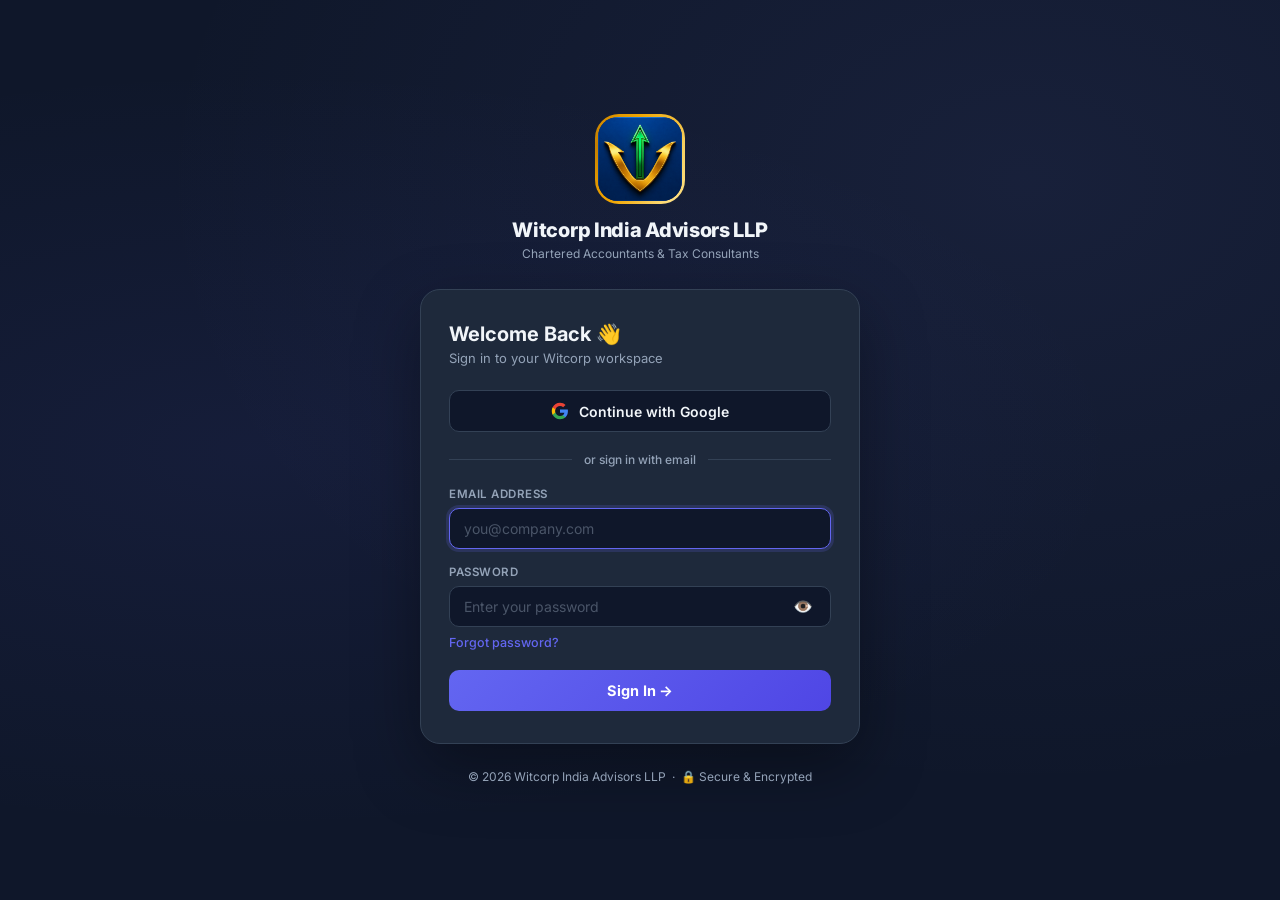
==== login.html @ e16b0610 "Update login.html" ====
<!DOCTYPE html>
<html lang="en">
<head>
  <meta charset="UTF-8" />
  <meta name="viewport" content="width=device-width, initial-scale=1.0" />
  <meta name="theme-color" content="#6366f1" />
  <meta name="description" content="Witcorp India Advisors LLP — Secure Login" />
  <title>Login — Witcorp India Advisors LLP</title>
  <link rel="icon" href="data:image/svg+xml,<svg xmlns='http://www.w3.org/2000/svg' viewBox='0 0 100 100'><text x='50' y='50' font-size='80' font-weight='bold' text-anchor='middle' dy='.3em'>W</text></svg>" />
  <link rel="preconnect" href="https://fonts.googleapis.com" />
  <link href="https://fonts.googleapis.com/css2?family=Inter:wght@300;400;500;600;700;800&display=swap" rel="stylesheet" />
  <style>
    *, *::before, *::after { box-sizing: border-box; margin: 0; padding: 0; }

    :root {
      --primary: #6366f1;
      --primary-dark: #4f46e5;
      --primary-glow: rgba(99,102,241,0.18);
      --bg: #0f172a;
      --surface: #1e293b;
      --surface2: #0f172a;
      --text: #f1f5f9;
      --text-muted: #94a3b8;
      --border: #334155;
      --danger: #ef4444;
      --success: #22c55e;
      --radius: 14px;
      --transition: 0.2s ease;
    }

    html, body {
      height: 100%;
      font-family: 'Inter', sans-serif;
      background: var(--bg);
      color: var(--text);
    }

    body {
      min-height: 100vh;
      display: flex;
      align-items: center;
      justify-content: center;
      background-image:
        radial-gradient(ellipse at 20% 50%, rgba(99,102,241,0.08) 0%, transparent 60%),
        radial-gradient(ellipse at 80% 20%, rgba(129,140,248,0.08) 0%, transparent 60%);
      padding: 20px;
      overflow-x: hidden;
    }

    .auth-wrapper { width: 100%; max-width: 440px; }

    .auth-logo { text-align: center; margin-bottom: 28px; }

    .auth-logo-icon {
      width: 68px; height: 68px; border-radius: 22px;
      overflow: hidden; margin: 0 auto 14px;
      display: flex; align-items: center; justify-content: center;
      padding: 3px;
      background: linear-gradient(135deg, #6366f1, #4f46e5);
      box-shadow: 0 8px 24px rgba(99,102,241,0.25);
    }

    .auth-logo-icon svg {
      width: 62px; height: 62px; 
    }

    .auth-logo-name { font-size: 20px; font-weight: 800; letter-spacing: -0.3px; color: var(--text); }
    .auth-logo-sub  { font-size: 12px; color: var(--text-muted); margin-top: 4px; }

    .auth-card {
      background: var(--surface); border: 1px solid var(--border);
      border-radius: 20px; padding: 32px 28px;
      box-shadow: 0 24px 64px rgba(0,0,0,0.35);
    }

    .auth-section { display: none; }
    .auth-section.active { display: block; }

    .auth-title    { font-size: 20px; font-weight: 700; margin-bottom: 4px; color: var(--text); }
    .auth-subtitle { font-size: 13px; color: var(--text-muted); margin-bottom: 24px; }

    .form-group { margin-bottom: 16px; }

    .form-group label {
      display: block; font-size: 11.5px; font-weight: 600;
      color: var(--text-muted); margin-bottom: 7px;
      text-transform: uppercase; letter-spacing: 0.5px;
    }

    .form-control {
      width: 100%; padding: 11px 14px;
      background: var(--surface2); border: 1.5px solid var(--border);
      border-radius: 10px; color: var(--text); font-size: 14px;
      font-family: 'Inter', sans-serif; outline: none;
      transition: border-color var(--transition), box-shadow var(--transition);
      -webkit-appearance: none;
    }
    .form-control:focus { border-color: var(--primary); box-shadow: 0 0 0 3px var(--primary-glow); }
    .form-control::placeholder { color: #4a5568; }

    .password-wrapper { position: relative; }
    .password-wrapper .form-control { padding-right: 46px; }

    .password-toggle {
      position: absolute; right: 12px; top: 50%; transform: translateY(-50%);
      background: none; border: none; color: var(--text-muted);
      cursor: pointer; font-size: 16px; padding: 4px 6px;
      line-height: 1; border-radius: 6px; transition: color var(--transition);
    }
    .password-toggle:hover { color: var(--text); }

    .forgot-link {
      display: block; text-align: right; font-size: 12.5px;
      color: var(--primary); cursor: pointer;
      margin-top: -8px; margin-bottom: 20px;
      text-decoration: none; font-weight: 500;
      background: none; border: none;
      font-family: 'Inter', sans-serif; padding: 0;
    }
    .forgot-link:hover { text-decoration: underline; color: var(--primary-dark); }

    .btn-primary {
      width: 100%; padding: 12px;
      background: linear-gradient(135deg, var(--primary), var(--primary-dark));
      border: none; border-radius: 10px; color: #fff;
      font-size: 14.5px; font-weight: 700; cursor: pointer;
      transition: opacity var(--transition), transform 0.1s;
      display: flex; align-items: center; justify-content: center;
      gap: 8px; letter-spacing: 0.2px; font-family: 'Inter', sans-serif;
    }
    .btn-primary:hover:not(:disabled) { opacity: 0.92; transform: translateY(-1px); }
    .btn-primary:active:not(:disabled) { transform: translateY(0); }
    .btn-primary:disabled { opacity: 0.55; cursor: not-allowed; transform: none; }

    .btn-google {
      width: 100%; padding: 11px;
      background: var(--surface2); border: 1.5px solid var(--border);
      border-radius: 10px; color: var(--text); font-size: 14px; font-weight: 600;
      cursor: pointer; display: flex; align-items: center; justify-content: center;
      gap: 10px; transition: border-color var(--transition), background var(--transition);
      font-family: 'Inter', sans-serif;
    }
    .btn-google:hover { border-color: var(--primary); background: var(--primary-glow); }

    .google-icon { width: 18px; height: 18px; flex-shrink: 0; }

    .auth-divider {
      display: flex; align-items: center; gap: 12px;
      margin: 20px 0; color: var(--text-muted); font-size: 12px; font-weight: 500;
    }
    .auth-divider::before, .auth-divider::after {
      content: ''; flex: 1; height: 1px; background: var(--border);
    }

    .auth-error {
      display: none;
      background: rgba(239,68,68,0.1); border: 1px solid rgba(239,68,68,0.25);
      border-radius: 8px; padding: 10px 14px; font-size: 13px;
      color: #fca5a5; margin-bottom: 16px; line-height: 1.4;
    }
    .auth-success {
      display: none;
      background: rgba(34,197,94,0.1); border: 1px solid rgba(34,197,94,0.25);
      border-radius: 8px; padding: 10px 14px; font-size: 13px;
      color: #86efac; margin-bottom: 16px;
    }

    .auth-spinner {
      width: 15px; height: 15px; border: 2px solid rgba(255,255,255,0.3);
      border-top-color: #fff; border-radius: 50%;
      animation: spin 0.65s linear infinite; display: inline-block; flex-shrink: 0;
    }
    @keyframes spin { to { transform: rotate(360deg); } }

    .back-link {
      display: inline-flex; align-items: center; gap: 6px;
      font-size: 13px; color: var(--text-muted); cursor: pointer;
      margin-bottom: 20px; background: none; border: none;
      padding: 0; font-family: 'Inter', sans-serif; transition: color var(--transition);
    }
    .back-link:hover { color: var(--text); }

    .recovery-notice {
      background: rgba(99,102,241,0.1); border: 1px solid rgba(99,102,241,0.25);
      border-radius: 10px; padding: 14px; font-size: 13px; color: #c7d2fe;
      margin-bottom: 20px; display: flex; gap: 10px;
      align-items: flex-start; line-height: 1.4;
    }

    .strength-bar { height: 3px; border-radius: 99px; background: var(--border); margin-top: 7px; overflow: hidden; }
    .strength-fill { height: 100%; border-radius: 99px; transition: width 0.3s ease, background 0.3s ease; width: 0%; }
    .strength-label { font-size: 11px; color: var(--text-muted); margin-top: 4px; min-height: 14px; }

    .auth-footer {
      text-align: center; font-size: 12px; color: var(--text-muted);
      margin-top: 24px; line-height: 1.5;
    }

    @media (max-width: 480px) {
      body { padding: 12px; align-items: flex-start; padding-top: 40px; }
      .auth-card { padding: 24px 18px; border-radius: 16px; }
      .auth-logo-name { font-size: 17px; }
      .auth-title { font-size: 18px; }
      .btn-primary, .btn-google { font-size: 13.5px; padding: 11px; }
    }
  </style>
</head>
<body>

<div class="auth-wrapper">

  <!-- LOGO -->
  <div class="auth-logo">

  <div style="width:90px;height:90px;margin:0 auto 14px;border-radius:24px;background:conic-gradient(#f0a500,#f5d060,#ffe082,#f0a500,#c47f00,#f0a500);padding:3px;animation:spinBorder 3s linear infinite;display:flex;align-items:center;justify-content:center;">

    <img src="logo.png"
         alt="Witcorp Logo"
         style="width:84px;height:84px;border-radius:20px;object-fit:contain;background:#1e1b4b;display:block;" />

  </div>

  <div class="auth-logo-name">Witcorp India Advisors LLP</div>
  <div class="auth-logo-sub">
    Chartered Accountants &amp; Tax Consultants
  </div>

</div>

  <!-- AUTH CARD -->
  <div class="auth-card" id="authCard">

    <!-- ══ LOGIN ══ -->
    <div class="auth-section active" id="sectionLogin">
      <div class="auth-title">Welcome Back 👋</div>
      <div class="auth-subtitle">Sign in to your Witcorp workspace</div>

      <div class="auth-error" id="authError"></div>

      <button class="btn-google" type="button" onclick="loginWithGoogle()">
        <svg class="google-icon" viewBox="0 0 24 24" aria-hidden="true">
          <path fill="#4285F4" d="M22.56 12.25c0-.78-.07-1.53-.2-2.25H12v4.26h5.92c-.26 1.37-1.04 2.53-2.21 3.31v2.77h3.57c2.08-1.92 3.28-4.74 3.28-8.09z"/>
          <path fill="#34A853" d="M12 23c2.97 0 5.46-.98 7.28-2.66l-3.57-2.77c-.98.66-2.23 1.06-3.71 1.06-2.86 0-5.29-1.93-6.16-4.53H2.18v2.84C3.99 20.53 7.7 23 12 23z"/>
          <path fill="#FBBC05" d="M5.84 14.09c-.22-.66-.35-1.36-.35-2.09s.13-1.43.35-2.09V7.07H2.18C1.43 8.55 1 10.22 1 12s.43 3.45 1.18 4.93l2.85-2.22.81-.62z"/>
          <path fill="#EA4335" d="M12 5.38c1.62 0 3.06.56 4.21 1.64l3.15-3.15C17.45 2.09 14.97 1 12 1 7.7 1 3.99 3.47 2.18 7.07l3.66 2.84c.87-2.6 3.3-4.53 6.16-4.53z"/>
        </svg>
        Continue with Google
      </button>

      <div class="auth-divider">or sign in with email</div>

      <div class="form-group">
        <label for="loginEmail">Email Address</label>
        <input type="email" class="form-control" id="loginEmail"
          placeholder="you@company.com" autocomplete="email"
          onkeydown="if(event.key==='Enter')document.getElementById('loginPassword').focus()" />
      </div>

      <div class="form-group">
        <label for="loginPassword">Password</label>
        <div class="password-wrapper">
          <input type="password" class="form-control" id="loginPassword"
            placeholder="Enter your password" autocomplete="current-password"
            onkeydown="if(event.key==='Enter')doLogin()" />
          <button class="password-toggle" type="button"
            onclick="togglePassword('loginPassword', this)" aria-label="Toggle password">👁️</button>
        </div>
      </div>

      <button class="forgot-link" type="button" onclick="showSection('sectionForgot')">Forgot password?</button>

      <button class="btn-primary" id="loginBtn" type="button" onclick="doLogin()">Sign In →</button>
    </div>

    <!-- ══ FORGOT PASSWORD ══ -->
    <div class="auth-section" id="sectionForgot">
      <button class="back-link" type="button" onclick="showSection('sectionLogin')">← Back to Sign In</button>
      <div class="auth-title">Reset Password 🔑</div>
      <div class="auth-subtitle">We'll send a reset link to your email</div>

      <div class="auth-error" id="forgotError"></div>
      <div class="auth-success" id="forgotSuccess">✓ Reset email sent! Check your inbox (and spam folder).</div>

      <div class="form-group">
        <label for="forgotEmail">Email Address</label>
        <input type="email" class="form-control" id="forgotEmail"
          placeholder="you@company.com" autocomplete="email"
          onkeydown="if(event.key==='Enter')doForgot()" />
      </div>

      <button class="btn-primary" id="forgotBtn" type="button" onclick="doForgot()">Send Reset Email</button>
    </div>

    <!-- ══ RESET PASSWORD ══ -->
    <div class="auth-section" id="sectionReset">
      <div class="recovery-notice">
        🔐 <span>You clicked the password reset link. Enter your new password below.</span>
      </div>
      <div class="auth-title">New Password</div>
      <div class="auth-subtitle">Choose a strong password for your account</div>

      <div class="auth-error" id="resetError"></div>
      <div class="auth-success" id="resetSuccess">✓ Password updated! Redirecting to dashboard...</div>

      <div class="form-group">
        <label for="newPassword">New Password</label>
        <div class="password-wrapper">
          <input type="password" class="form-control" id="newPassword"
            placeholder="Min 8 characters" autocomplete="new-password"
            oninput="checkStrength(this.value)"
            onkeydown="if(event.key==='Enter')document.getElementById('confirmPassword').focus()" />
          <button class="password-toggle" type="button"
            onclick="togglePassword('newPassword', this)" aria-label="Toggle password">👁️</button>
        </div>
        <div class="strength-bar"><div class="strength-fill" id="strengthFill"></div></div>
        <div class="strength-label" id="strengthLabel"></div>
      </div>

      <div class="form-group">
        <label for="confirmPassword">Confirm Password</label>
        <div class="password-wrapper">
          <input type="password" class="form-control" id="confirmPassword"
            placeholder="Repeat new password" autocomplete="new-password"
            onkeydown="if(event.key==='Enter')doReset()" />
          <button class="password-toggle" type="button"
            onclick="togglePassword('confirmPassword', this)" aria-label="Toggle password">👁️</button>
        </div>
      </div>

      <button class="btn-primary" type="button" onclick="doReset()">Update Password</button>
    </div>

  </div>

  <div class="auth-footer">
    © 2026 Witcorp India Advisors LLP &nbsp;·&nbsp; 🔒 Secure &amp; Encrypted
  </div>

</div>

<script>
// ===== SUPABASE CONFIG =====
const SUPABASE_URL = 'https://yqbvdbsbuycxlsfkijhc.supabase.co';
const SUPABASE_ANON_KEY = 'sb_publishable_5qNAkAQrO5yzGnDcNERPxg_pm2Jv8bw';

// ===== AUTH REQUEST =====
async function authRequest(endpoint, body) {
  try {
    const res = await fetch(SUPABASE_URL + '/auth/v1/' + endpoint, {
      method: 'POST',
      headers: {
        'apikey': SUPABASE_ANON_KEY,
        'Content-Type': 'application/json'
      },
      body: JSON.stringify(body)
    });
    const data = await res.json();
    return { ok: res.ok, data: data };
  } catch (e) {
    console.error('authRequest error:', e);
    return { ok: false, data: { error_description: 'Network error. Please try again.' } };
  }
}

// ===== SESSION =====
function getCurrentUser() {
  try {
    const raw = localStorage.getItem('witcorp-user');
    return raw ? JSON.parse(raw) : null;
  } catch (e) { return null; }
}

function saveSession(session) {
  try {
    if (session.access_token) localStorage.setItem('witcorp-access-token', session.access_token);
    if (session.refresh_token) localStorage.setItem('witcorp-refresh-token', session.refresh_token);
    const u = session.user || session;
    if (u && (u.email || u.id)) {
      localStorage.setItem('witcorp-user', JSON.stringify(u));
    }
  } catch (e) { console.error('saveSession error:', e); }
}

function clearSession() {
  try {
    localStorage.removeItem('witcorp-access-token');
    localStorage.removeItem('witcorp-refresh-token');
    localStorage.removeItem('witcorp-user');
  } catch (e) {}
}

// ===== LOGIN WITH EMAIL =====
async function loginWithEmail(email, password) {
  showAuthLoader(true);
  hideAuthError();
  const result = await authRequest('token?grant_type=password', { email: email, password: password });
  showAuthLoader(false);
  if (!result.ok) {
    const msg = (result.data && (result.data.error_description || result.data.msg || result.data.error)) || 'Login failed. Check your credentials.';
    showAuthError(msg);
    return;
  }
  saveSession(result.data);

  // ✅ APPROVAL CHECK
  const token = result.data.access_token;
  const userId = result.data.user?.id;
  const profileRes = await fetch(
    SUPABASE_URL + '/rest/v1/profiles?id=eq.' + userId + '&select=status',
    { headers: { 'apikey': SUPABASE_ANON_KEY, 'Authorization': 'Bearer ' + token } }
  );
  const profile = await profileRes.json();
  const status = profile?.[0]?.status;

  if (status === 'approved') {
    window.location.replace('index.html');
  } else if (status === 'pending') {
    clearSession();
    showAuthError('⏳ Account pending approval hai. Admin se contact karo.');
  } else {
    clearSession();
    showAuthError('🚫 Access block hai. Admin se contact karo.');
  }
}
// ===== GOOGLE LOGIN =====
function loginWithGoogle() {
  const redirectTo = encodeURIComponent('https://kamalpoor.github.io/witcorpv5/');
  const url = SUPABASE_URL + '/auth/v1/authorize?provider=google&redirect_to=' + redirectTo;
  window.location.assign(url);
}

// ===== FORGOT PASSWORD =====
async function sendPasswordReset(email) {
  if (!email || !email.includes('@')) {
    showForgotError('Please enter a valid email address.');
    return;
  }
  showForgotLoader(true);
  hideForgotMessages();

  const redirectTo = 'https://kamalpoor.github.io/witcorpv5/login.html?type=recovery';
  const result = await authRequest('recover', {
    email: email,
    gotrue_meta_security: {},
    redirect_to: redirectTo
  });
  showForgotLoader(false);

  if (!result.ok) {
    const msg = (result.data && (result.data.error_description || result.data.msg || result.data.error)) || 'Could not send reset email. Try again.';
    showForgotError(msg);
    return;
  }
  showForgotSuccess();
}

// ===== UPDATE PASSWORD =====
async function updatePassword(newPassword) {
  let token = null;
  try { token = localStorage.getItem('witcorp-access-token'); } catch (e) {}
  if (!token) {
    showResetError('Session expired. Please request a new reset link.');
    return;
  }
  try {
    const res = await fetch(SUPABASE_URL + '/auth/v1/user', {
      method: 'PUT',
      headers: {
        'apikey': SUPABASE_ANON_KEY,
        'Authorization': 'Bearer ' + token,
        'Content-Type': 'application/json'
      },
      body: JSON.stringify({ password: newPassword })
    });
    const data = await res.json();
    if (!res.ok) {
      showResetError(data.error_description || data.msg || 'Password update failed.');
      return;
    }
    showResetSuccess();
  } catch (e) {
    showResetError('Network error. Please try again.');
  }
}

// ===== UI HELPERS =====
function showAuthLoader(show) {
  const btn = document.getElementById('loginBtn');
  if (!btn) return;
  btn.disabled = show;
  btn.innerHTML = show ? '<span class="auth-spinner"></span> Signing in...' : 'Sign In →';
}

function showAuthError(msg) {
  const el = document.getElementById('authError');
  if (!el) return;
  el.textContent = msg;
  el.style.display = 'block';
}

function hideAuthError() {
  const el = document.getElementById('authError');
  if (el) el.style.display = 'none';
}

function showForgotLoader(show) {
  const btn = document.getElementById('forgotBtn');
  if (!btn) return;
  btn.disabled = show;
  btn.innerHTML = show ? '<span class="auth-spinner"></span> Sending...' : 'Send Reset Email';
}

function showForgotError(msg) {
  const el = document.getElementById('forgotError');
  if (!el) return;
  el.textContent = msg;
  el.style.display = 'block';
  const s = document.getElementById('forgotSuccess');
  if (s) s.style.display = 'none';
}

function showForgotSuccess() {
  const el = document.getElementById('forgotSuccess');
  if (el) el.style.display = 'block';
  const e = document.getElementById('forgotError');
  if (e) e.style.display = 'none';
  const btn = document.getElementById('forgotBtn');
  if (btn) { btn.textContent = '✓ Email Sent!'; btn.disabled = true; }
}

function hideForgotMessages() {
  const e = document.getElementById('forgotError');
  const s = document.getElementById('forgotSuccess');
  if (e) e.style.display = 'none';
  if (s) s.style.display = 'none';
}

function showResetError(msg) {
  const el = document.getElementById('resetError');
  if (!el) return;
  el.textContent = msg;
  el.style.display = 'block';
  const s = document.getElementById('resetSuccess');
  if (s) s.style.display = 'none';
}

function showResetSuccess() {
  const el = document.getElementById('resetSuccess');
  if (el) el.style.display = 'block';
  const e = document.getElementById('resetError');
  if (e) e.style.display = 'none';
  setTimeout(() => { window.location.replace('index.html'); }, 2000);
}

// ===== SECTION SWITCHER =====
function showSection(id) {
  document.querySelectorAll('.auth-section').forEach(s => s.classList.remove('active'));
  const target = document.getElementById(id);
  if (target) target.classList.add('active');

  ['authError','forgotError','forgotSuccess','resetError','resetSuccess'].forEach(elId => {
    const el = document.getElementById(elId);
    if (el) el.style.display = 'none';
  });

  if (id === 'sectionForgot') {
    const btn = document.getElementById('forgotBtn');
    if (btn) { btn.textContent = 'Send Reset Email'; btn.disabled = false; }
    const fe = document.getElementById('forgotEmail');
    if (fe) setTimeout(() => fe.focus(), 50);
  }
  if (id === 'sectionLogin') {
    const le = document.getElementById('loginEmail');
    if (le) setTimeout(() => le.focus(), 50);
  }
}

// ===== FORM HANDLERS =====
function doLogin() {
  const email = (document.getElementById('loginEmail').value || '').trim();
  const password = document.getElementById('loginPassword').value || '';
  const errEl = document.getElementById('authError');
  if (errEl) errEl.style.display = 'none';

  if (!email) { showAuthError('Please enter your email address.'); document.getElementById('loginEmail').focus(); return; }
  if (!email.includes('@')) { showAuthError('Please enter a valid email address.'); document.getElementById('loginEmail').focus(); return; }
  if (!password) { showAuthError('Please enter your password.'); document.getElementById('loginPassword').focus(); return; }

  loginWithEmail(email, password);
}

function doForgot() {
  const email = (document.getElementById('forgotEmail').value || '').trim();
  if (!email) { showForgotError('Please enter your email address.'); return; }
  sendPasswordReset(email);
}

function doReset() {
  const pass = document.getElementById('newPassword').value || '';
  const confirm = document.getElementById('confirmPassword').value || '';
  const re = document.getElementById('resetError');
  if (re) re.style.display = 'none';

  if (pass.length < 8) { showResetError('Password must be at least 8 characters.'); document.getElementById('newPassword').focus(); return; }
  if (pass !== confirm) { showResetError('Passwords do not match. Please try again.'); document.getElementById('confirmPassword').focus(); return; }

  updatePassword(pass);
}

function togglePassword(inputId, btn) {
  const el = document.getElementById(inputId);
  if (!el) return;
  if (el.type === 'password') { el.type = 'text'; btn.textContent = '🙈'; }
  else { el.type = 'password'; btn.textContent = '👁️'; }
}

function checkStrength(val) {
  const fill = document.getElementById('strengthFill');
  const label = document.getElementById('strengthLabel');
  if (!fill) return;

  let score = 0;
  if (val.length >= 8) score++;
  if (val.length >= 12) score++;
  if (/[A-Z]/.test(val)) score++;
  if (/[0-9]/.test(val)) score++;
  if (/[^A-Za-z0-9]/.test(val)) score++;

  fill.style.width = Math.min(score * 20, 100) + '%';

  const levels = [
    { max:1, color:'#ef4444', text:'Weak' },
    { max:2, color:'#f97316', text:'Fair' },
    { max:3, color:'#eab308', text:'Good' },
    { max:4, color:'#10b981', text:'Strong' },
    { max:5, color:'#22c55e', text:'Very strong' }
  ];
  const level = levels[Math.min(score, levels.length) - 1] || levels[0];

  if (!val) { fill.style.width = '0%'; if (label) label.textContent = ''; return; }
  fill.style.background = level.color;
  if (label) { label.textContent = level.text; label.style.color = level.color; }
}

// ===== INIT ON PAGE LOAD =====
document.addEventListener('DOMContentLoaded', async () => {
 const params = new URLSearchParams(window.location.search);

  // not_approved check — PEHLE, recovery se pehle
  const errorParam = params.get('error');
  if (errorParam === 'not_approved') {
    showAuthError('⏳ Your account is pending approval. Contact Admin.');
  }

  if (params.get('type') === 'recovery') {
    const hash = window.location.hash;
    if (hash) {
      const hp = new URLSearchParams(hash.replace('#', ''));
      const recToken = hp.get('access_token');
      if (recToken) {
        try { localStorage.setItem('witcorp-access-token', recToken); } catch (e) {}
      }
    }
    showSection('sectionReset');
    return;
  }

  try {
    const token = localStorage.getItem('witcorp-access-token');
    if (token) {
      const res = await fetch(SUPABASE_URL + '/auth/v1/user', {
        headers: {
          'apikey': SUPABASE_ANON_KEY,
          'Authorization': 'Bearer ' + token
        }
      });
      if (res.ok) {
        const userData = await res.json();
        try { localStorage.setItem('witcorp-user', JSON.stringify(userData)); } catch(e) {}
        const profRes = await fetch(
          SUPABASE_URL + '/rest/v1/profiles?id=eq.' + userData.id + '&select=status',
          { headers: { 'apikey': SUPABASE_ANON_KEY, 'Authorization': 'Bearer ' + token } }
        );
        const profData = await profRes.json();
        if (profData?.[0]?.status === 'approved') {
          window.location.replace('index.html');
        } else {
          clearSession();
        }
        return;
      } else {
        clearSession();
      }
    }
  } catch (e) {
    clearSession();
  }

  document.getElementById('loginEmail').focus();
});
</script>

</body>
</html>
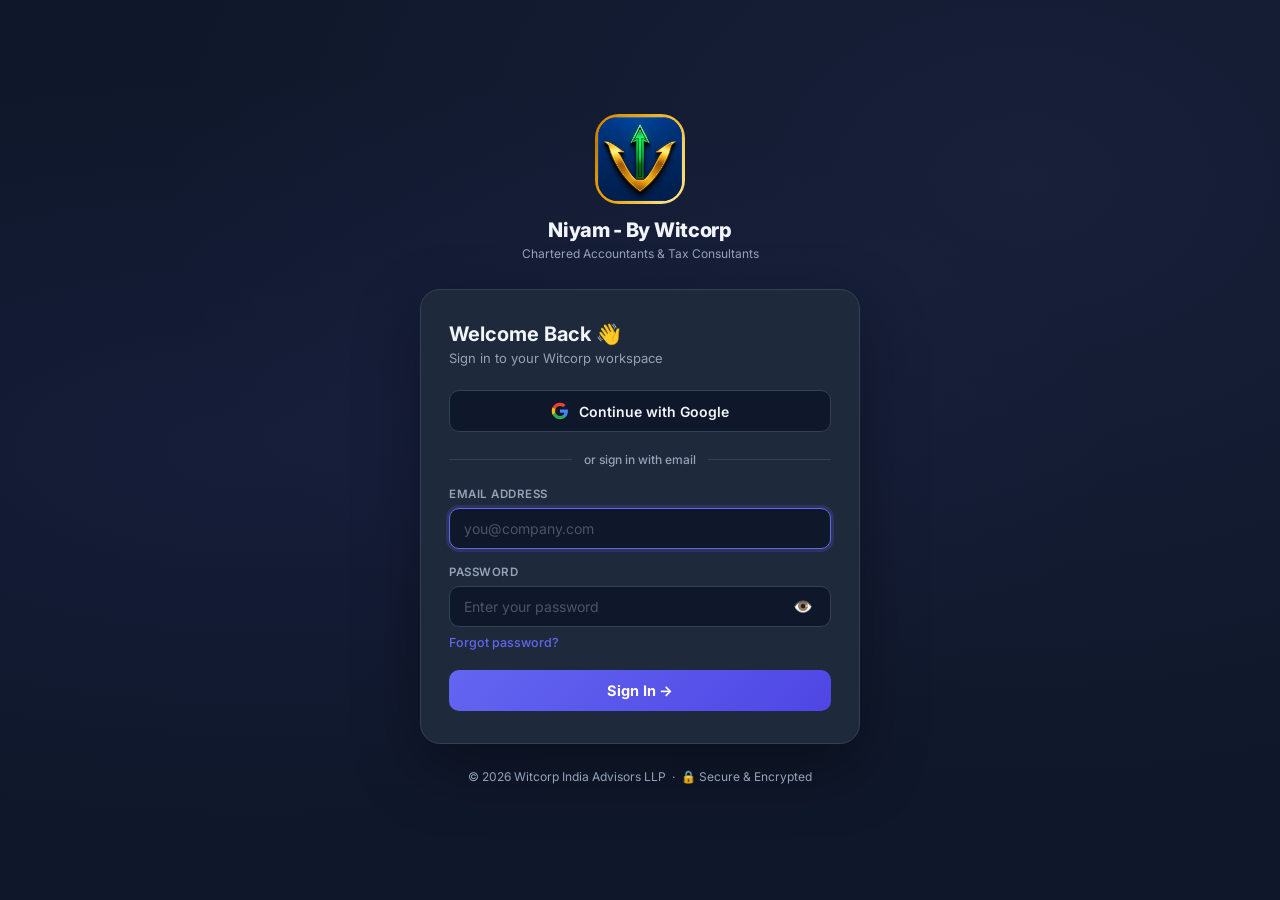
==== commit 2542c22b: "Update login.html" ====
--- a/login.html
+++ b/login.html
@@ -220,7 +220,7 @@
 
   </div>
 
-  <div class="auth-logo-name">Witcorp India Advisors LLP</div>
+  <div class="auth-logo-name">Niyam - By Witcorp</div>
   <div class="auth-logo-sub">
     Chartered Accountants &amp; Tax Consultants
   </div>
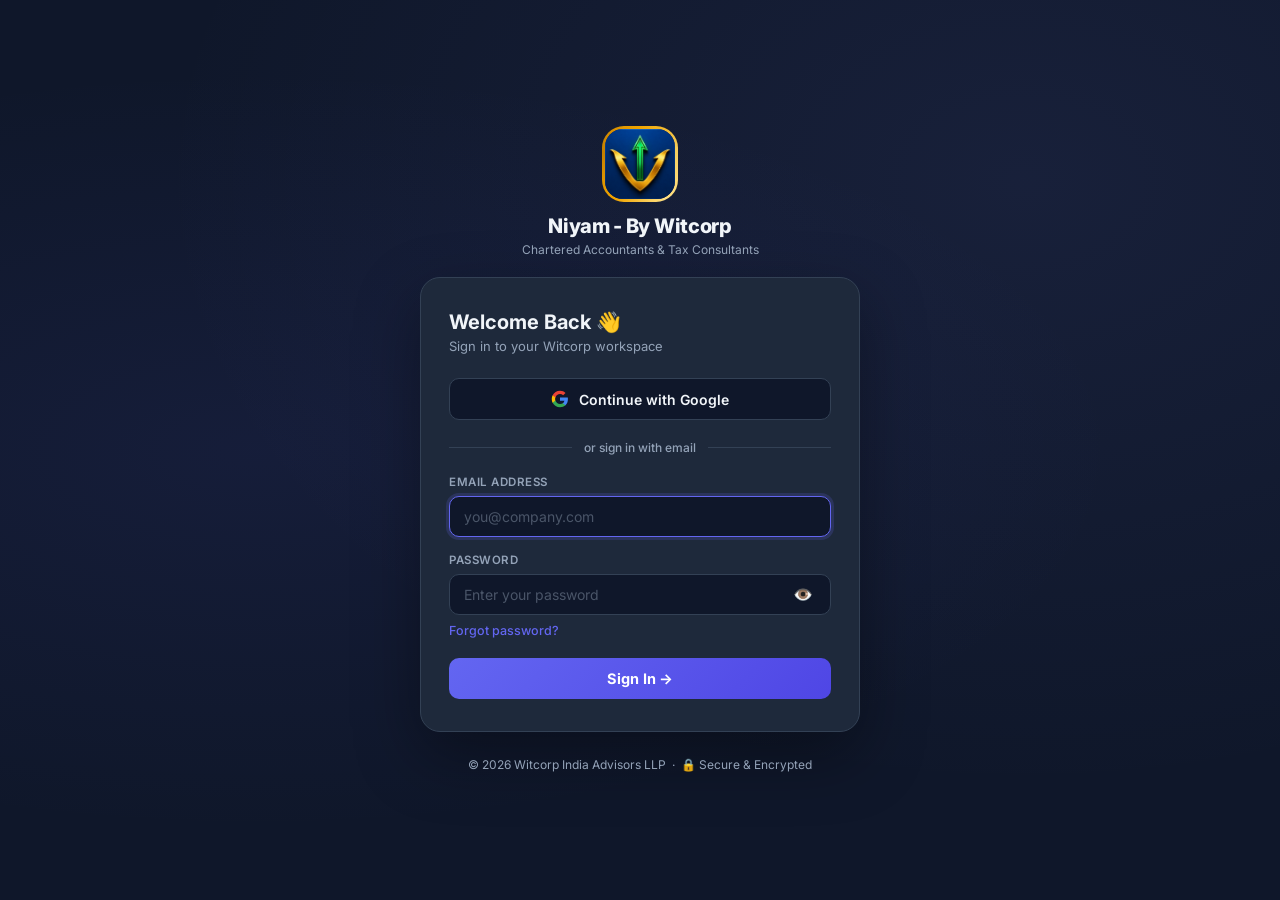
==== commit d92c2ede: "Update login.html" ====
--- a/login.html
+++ b/login.html
@@ -35,6 +35,9 @@
       color: var(--text);
     }
 
+    /* FIX: scroll-behavior auto so no smooth-scroll jump cuts the logo off */
+    html { scroll-behavior: auto; }
+
     body {
       min-height: 100vh;
       display: flex;
@@ -49,19 +52,31 @@
 
     .auth-wrapper { width: 100%; max-width: 440px; }
 
-    .auth-logo { text-align: center; margin-bottom: 28px; }
-
-    .auth-logo-icon {
-      width: 68px; height: 68px; border-radius: 22px;
-      overflow: hidden; margin: 0 auto 14px;
+    .auth-logo { text-align: center; margin-bottom: 20px; }
+
+    /* FIX: logo container slightly smaller + less margin so it never
+       gets pushed above the fold on short screens */
+    .auth-logo-icon-wrap {
+      width: 76px; height: 76px;
+      margin: 0 auto 12px;
+      border-radius: 22px;
+      background: conic-gradient(#f0a500,#f5d060,#ffe082,#f0a500,#c47f00,#f0a500);
+      padding: 3px;
+      animation: spinBorder 3s linear infinite;
       display: flex; align-items: center; justify-content: center;
-      padding: 3px;
-      background: linear-gradient(135deg, #6366f1, #4f46e5);
-      box-shadow: 0 8px 24px rgba(99,102,241,0.25);
-    }
-
-    .auth-logo-icon svg {
-      width: 62px; height: 62px; 
+    }
+    .auth-logo-icon-wrap img {
+      width: 70px; height: 70px;
+      border-radius: 18px;
+      object-fit: contain;
+      background: #1e1b4b;
+      display: block;
+    }
+
+    @keyframes spinBorder {
+      0%   { filter: hue-rotate(0deg) brightness(1); }
+      50%  { filter: hue-rotate(30deg) brightness(1.3); }
+      100% { filter: hue-rotate(0deg) brightness(1); }
     }
 
     .auth-logo-name { font-size: 20px; font-weight: 800; letter-spacing: -0.3px; color: var(--text); }
@@ -203,6 +218,19 @@
       .auth-title { font-size: 18px; }
       .btn-primary, .btn-google { font-size: 13.5px; padding: 11px; }
     }
+
+    /* FIX: on short-height windows (laptops with taskbar etc.) shrink the
+       logo and tighten spacing so nothing gets pushed above the viewport */
+    @media (max-height: 720px) {
+      body { align-items: flex-start; padding-top: 16px; }
+      .auth-logo { margin-bottom: 12px; }
+      .auth-logo-icon-wrap { width: 56px; height: 56px; margin-bottom: 8px; }
+      .auth-logo-icon-wrap img { width: 50px; height: 50px; }
+      .auth-logo-name { font-size: 17px; }
+      .auth-logo-sub { font-size: 11px; }
+      .auth-card { padding: 22px 24px; }
+      .auth-footer { margin-top: 14px; }
+    }
   </style>
 </head>
 <body>
@@ -212,20 +240,16 @@
   <!-- LOGO -->
   <div class="auth-logo">
 
-  <div style="width:90px;height:90px;margin:0 auto 14px;border-radius:24px;background:conic-gradient(#f0a500,#f5d060,#ffe082,#f0a500,#c47f00,#f0a500);padding:3px;animation:spinBorder 3s linear infinite;display:flex;align-items:center;justify-content:center;">
-
-    <img src="logo.png"
-         alt="Witcorp Logo"
-         style="width:84px;height:84px;border-radius:20px;object-fit:contain;background:#1e1b4b;display:block;" />
+    <div class="auth-logo-icon-wrap">
+      <img src="logo.png" alt="Witcorp Logo" />
+    </div>
+
+    <div class="auth-logo-name">Niyam - By Witcorp</div>
+    <div class="auth-logo-sub">
+      Chartered Accountants &amp; Tax Consultants
+    </div>
 
   </div>
-
-  <div class="auth-logo-name">Niyam - By Witcorp</div>
-  <div class="auth-logo-sub">
-    Chartered Accountants &amp; Tax Consultants
-  </div>
-
-</div>
 
   <!-- AUTH CARD -->
   <div class="auth-card" id="authCard">
@@ -253,7 +277,7 @@
         <label for="loginEmail">Email Address</label>
         <input type="email" class="form-control" id="loginEmail"
           placeholder="you@company.com" autocomplete="email"
-          onkeydown="if(event.key==='Enter')document.getElementById('loginPassword').focus()" />
+          onkeydown="if(event.key==='Enter')document.getElementById('loginPassword').focus({preventScroll:true})" />
       </div>
 
       <div class="form-group">
@@ -308,7 +332,7 @@
           <input type="password" class="form-control" id="newPassword"
             placeholder="Min 8 characters" autocomplete="new-password"
             oninput="checkStrength(this.value)"
-            onkeydown="if(event.key==='Enter')document.getElementById('confirmPassword').focus()" />
+            onkeydown="if(event.key==='Enter')document.getElementById('confirmPassword').focus({preventScroll:true})" />
           <button class="password-toggle" type="button"
             onclick="togglePassword('newPassword', this)" aria-label="Toggle password">👁️</button>
         </div>
@@ -567,11 +591,11 @@
     const btn = document.getElementById('forgotBtn');
     if (btn) { btn.textContent = 'Send Reset Email'; btn.disabled = false; }
     const fe = document.getElementById('forgotEmail');
-    if (fe) setTimeout(() => fe.focus(), 50);
+    if (fe) setTimeout(() => fe.focus({ preventScroll: true }), 50);
   }
   if (id === 'sectionLogin') {
     const le = document.getElementById('loginEmail');
-    if (le) setTimeout(() => le.focus(), 50);
+    if (le) setTimeout(() => le.focus({ preventScroll: true }), 50);
   }
 }
 
@@ -582,9 +606,9 @@
   const errEl = document.getElementById('authError');
   if (errEl) errEl.style.display = 'none';
 
-  if (!email) { showAuthError('Please enter your email address.'); document.getElementById('loginEmail').focus(); return; }
-  if (!email.includes('@')) { showAuthError('Please enter a valid email address.'); document.getElementById('loginEmail').focus(); return; }
-  if (!password) { showAuthError('Please enter your password.'); document.getElementById('loginPassword').focus(); return; }
+  if (!email) { showAuthError('Please enter your email address.'); document.getElementById('loginEmail').focus({preventScroll:true}); return; }
+  if (!email.includes('@')) { showAuthError('Please enter a valid email address.'); document.getElementById('loginEmail').focus({preventScroll:true}); return; }
+  if (!password) { showAuthError('Please enter your password.'); document.getElementById('loginPassword').focus({preventScroll:true}); return; }
 
   loginWithEmail(email, password);
 }
@@ -601,8 +625,8 @@
   const re = document.getElementById('resetError');
   if (re) re.style.display = 'none';
 
-  if (pass.length < 8) { showResetError('Password must be at least 8 characters.'); document.getElementById('newPassword').focus(); return; }
-  if (pass !== confirm) { showResetError('Passwords do not match. Please try again.'); document.getElementById('confirmPassword').focus(); return; }
+  if (pass.length < 8) { showResetError('Password must be at least 8 characters.'); document.getElementById('newPassword').focus({preventScroll:true}); return; }
+  if (pass !== confirm) { showResetError('Passwords do not match. Please try again.'); document.getElementById('confirmPassword').focus({preventScroll:true}); return; }
 
   updatePassword(pass);
 }
@@ -696,7 +720,9 @@
     clearSession();
   }
 
-  document.getElementById('loginEmail').focus();
+  // FIX: preventScroll so the page doesn't jump/scroll on initial focus,
+  // which is what was cutting off the logo at the top.
+  document.getElementById('loginEmail').focus({ preventScroll: true });
 });
 </script>
 
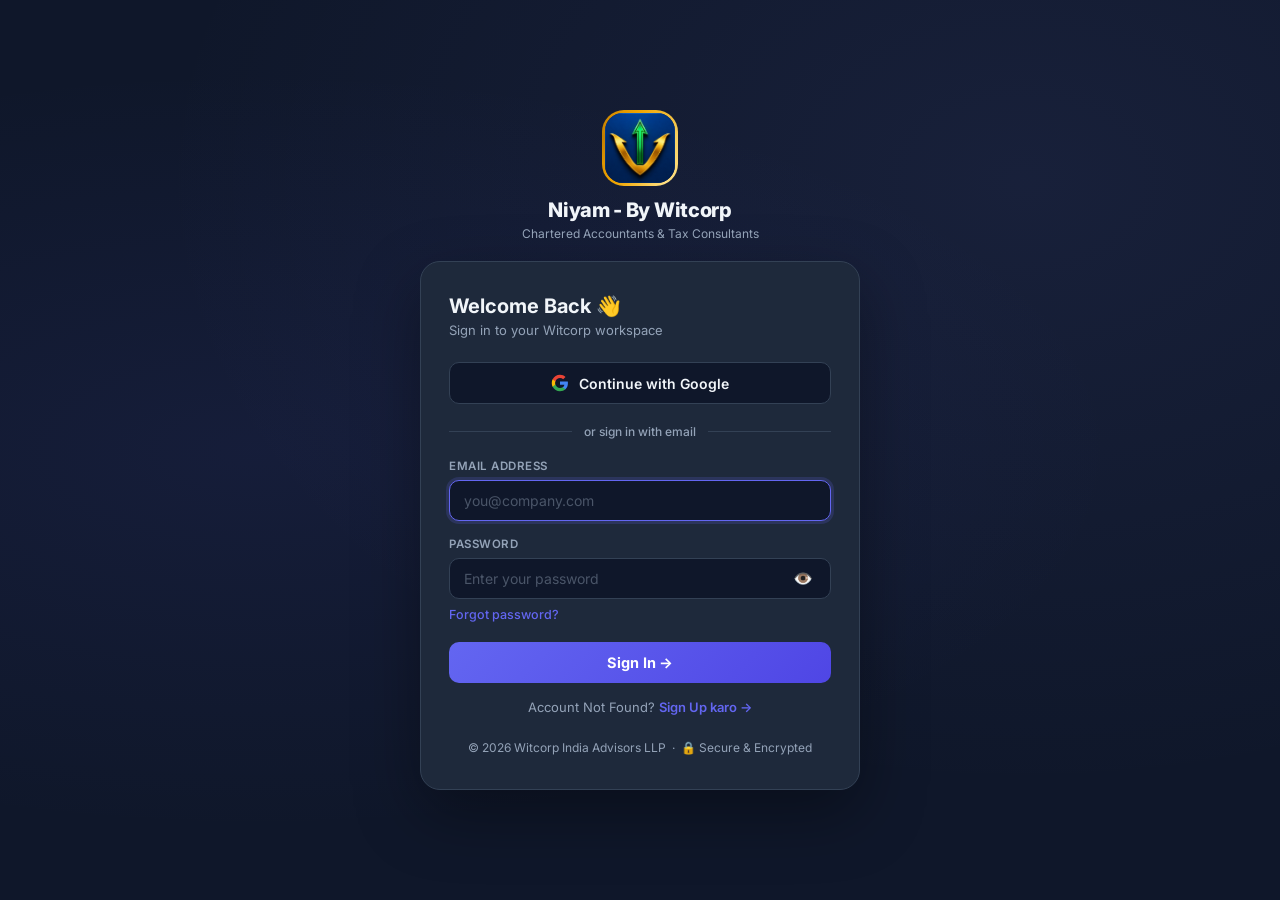
==== commit 18e162cf: "Update login.html" ====
--- a/login.html
+++ b/login.html
@@ -294,6 +294,10 @@
       <button class="forgot-link" type="button" onclick="showSection('sectionForgot')">Forgot password?</button>
 
       <button class="btn-primary" id="loginBtn" type="button" onclick="doLogin()">Sign In →</button>
+      <div style="text-align:center;margin-top:16px;font-size:13px;color:#94a3b8">
+  Account Not Found? 
+  <button onclick="showSection('sectionSignup')" style="background:none;border:none;color:#6366f1;cursor:pointer;font-weight:600;font-size:13px;font-family:Inter,sans-serif">Sign Up karo →</button>
+</div>
     </div>
 
     <!-- ══ FORGOT PASSWORD ══ -->
@@ -314,6 +318,35 @@
 
       <button class="btn-primary" id="forgotBtn" type="button" onclick="doForgot()">Send Reset Email</button>
     </div>
+    <!-- ══ SIGN UP ══ -->
+    <div class="auth-section" id="sectionSignup">
+      <button class="back-link" type="button" onclick="showSection('sectionLogin')">← Back to Sign In</button>
+      <div class="auth-title">Create Account 🚀</div>
+      <div class="auth-subtitle">Register your account — admin will approve it</div>
+      <div class="auth-error" id="signupError"></div>
+      <div id="signupSuccess" style="display:none;background:rgba(34,197,94,0.1);border:1px solid rgba(34,197,94,0.25);border-radius:8px;padding:10px 14px;font-size:13px;color:#86efac;margin-bottom:16px">
+        ✅ Account created! Wait for admin approval before logging in.
+      </div>
+      <div class="form-group">
+        <label for="signupName">Full Name</label>
+        <input type="text" class="form-control" id="signupName" placeholder="Enter your full name" />
+      </div>
+      <div class="form-group">
+        <label for="signupEmail">Email Address</label>
+        <input type="email" class="form-control" id="signupEmail" placeholder="you@company.com" />
+      </div>
+      <div class="form-group">
+        <label for="signupPassword">Password</label>
+        <div class="password-wrapper">
+          <input type="password" class="form-control" id="signupPassword" placeholder="Minimum 8 characters" />
+          <button class="password-toggle" type="button" onclick="togglePassword('signupPassword',this)">👁️</button>
+        </div>
+      </div>
+      <button class="btn-primary" id="signupBtn" type="button" onclick="doSignup()">Create Account →</button>
+    </div>
+
+    <!-- ══ RESET PASSWORD ══ -->
+    <div class="auth-section" id="sectionReset">
 
     <!-- ══ RESET PASSWORD ══ -->
     <div class="auth-section" id="sectionReset">
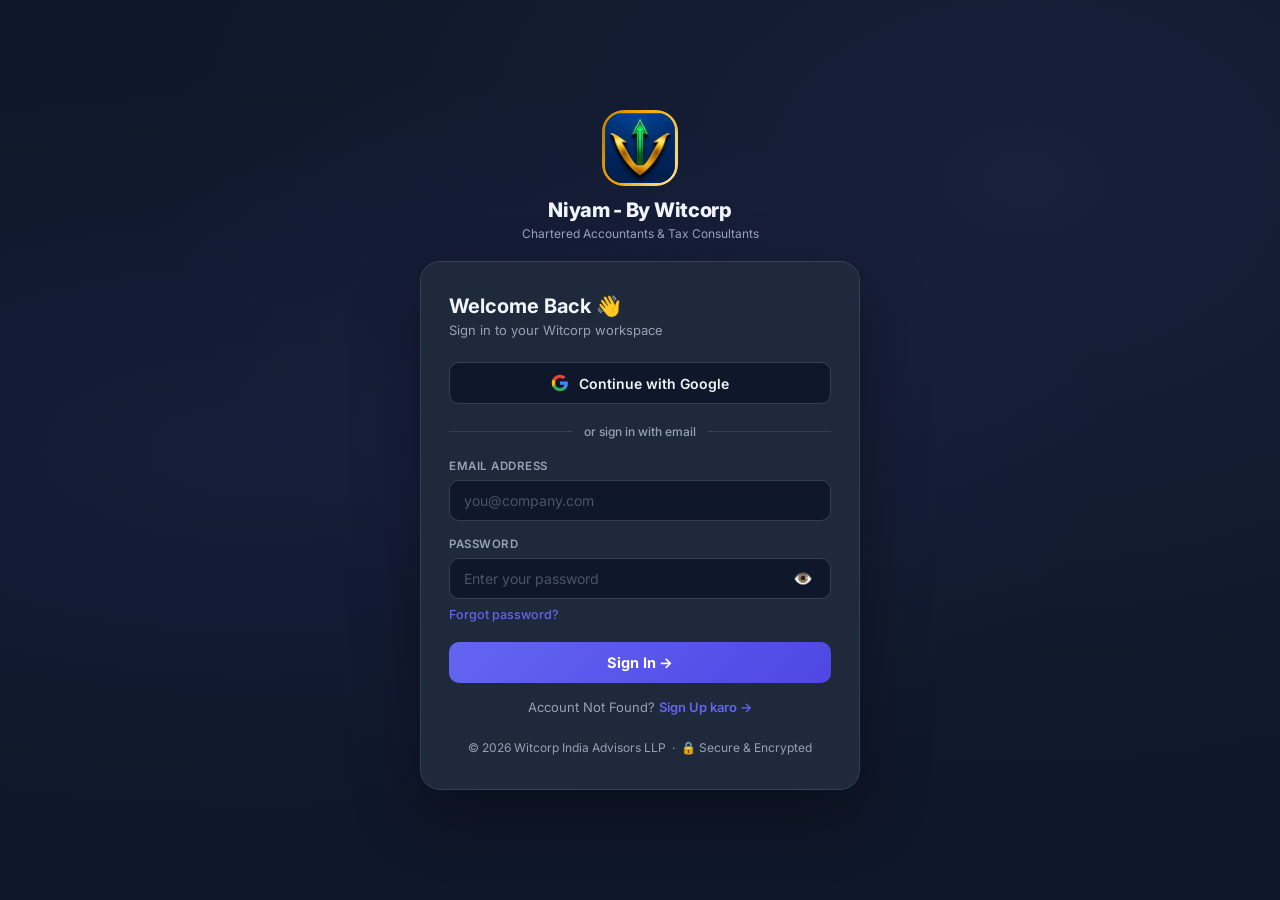
==== commit 8c328777: "Update login.html" ====
--- a/login.html
+++ b/login.html
@@ -698,6 +698,68 @@
   fill.style.background = level.color;
   if (label) { label.textContent = level.text; label.style.color = level.color; }
 }
+  // ===== SIGN UP =====
+async function doSignup() {
+  const name = (document.getElementById('signupName')?.value || '').trim();
+  const email = (document.getElementById('signupEmail')?.value || '').trim();
+  const password = document.getElementById('signupPassword')?.value || '';
+  const errEl = document.getElementById('signupError');
+  const sucEl = document.getElementById('signupSuccess');
+  if (errEl) errEl.style.display = 'none';
+  if (sucEl) sucEl.style.display = 'none';
+
+  if (!name) { showErr('signupError','Please enter your name'); return; }
+  if (!email || !email.includes('@')) { showErr('signupError','Please enter a valid email'); return; }
+  if (!password || password.length < 8) { showErr('signupError','Password must be at least 8 characters'); return; }
+
+  const btn = document.getElementById('signupBtn');
+  if (btn) { btn.disabled = true; btn.innerHTML = '<span class="auth-spinner"></span> Creating account...'; }
+
+  try {
+    const res = await fetch(SUPABASE_URL + '/auth/v1/signup', {
+      method: 'POST',
+      headers: { 'apikey': SUPABASE_ANON_KEY, 'Content-Type': 'application/json' },
+      body: JSON.stringify({ email: email, password: password, data: { full_name: name } })
+    });
+    const data = await res.json();
+
+    if (!res.ok) {
+      showErr('signupError', data.error_description || data.msg || data.error || 'Signup failed. Try again.');
+      if (btn) { btn.disabled = false; btn.innerHTML = 'Create Account →'; }
+      return;
+    }
+
+    const uid = data.user?.id || data.id;
+    const token = data.access_token;
+    if (uid && token) {
+      await fetch(SUPABASE_URL + '/rest/v1/profiles', {
+        method: 'POST',
+        headers: {
+          'apikey': SUPABASE_ANON_KEY,
+          'Authorization': 'Bearer ' + token,
+          'Content-Type': 'application/json',
+          'Prefer': 'resolution=merge-duplicates'
+        },
+        body: JSON.stringify({ id: uid, full_name: name, email: email, status: 'pending' })
+      });
+    }
+
+    if (sucEl) sucEl.style.display = 'block';
+    if (btn) { btn.disabled = true; btn.innerHTML = '✅ Account Created!'; }
+
+  } catch(e) {
+    showErr('signupError', 'Network error. Please try again.');
+    if (btn) { btn.disabled = false; btn.innerHTML = 'Create Account →'; }
+  }
+}
+
+function showErr(id, msg) {
+  const el = document.getElementById(id);
+  if (el) { el.textContent = msg; el.style.display = 'block'; }
+}
+
+// ===== INIT ON PAGE LOAD =====
+document.addEventListener('DOMContentLoaded', async () => {
 
 // ===== INIT ON PAGE LOAD =====
 document.addEventListener('DOMContentLoaded', async () => {
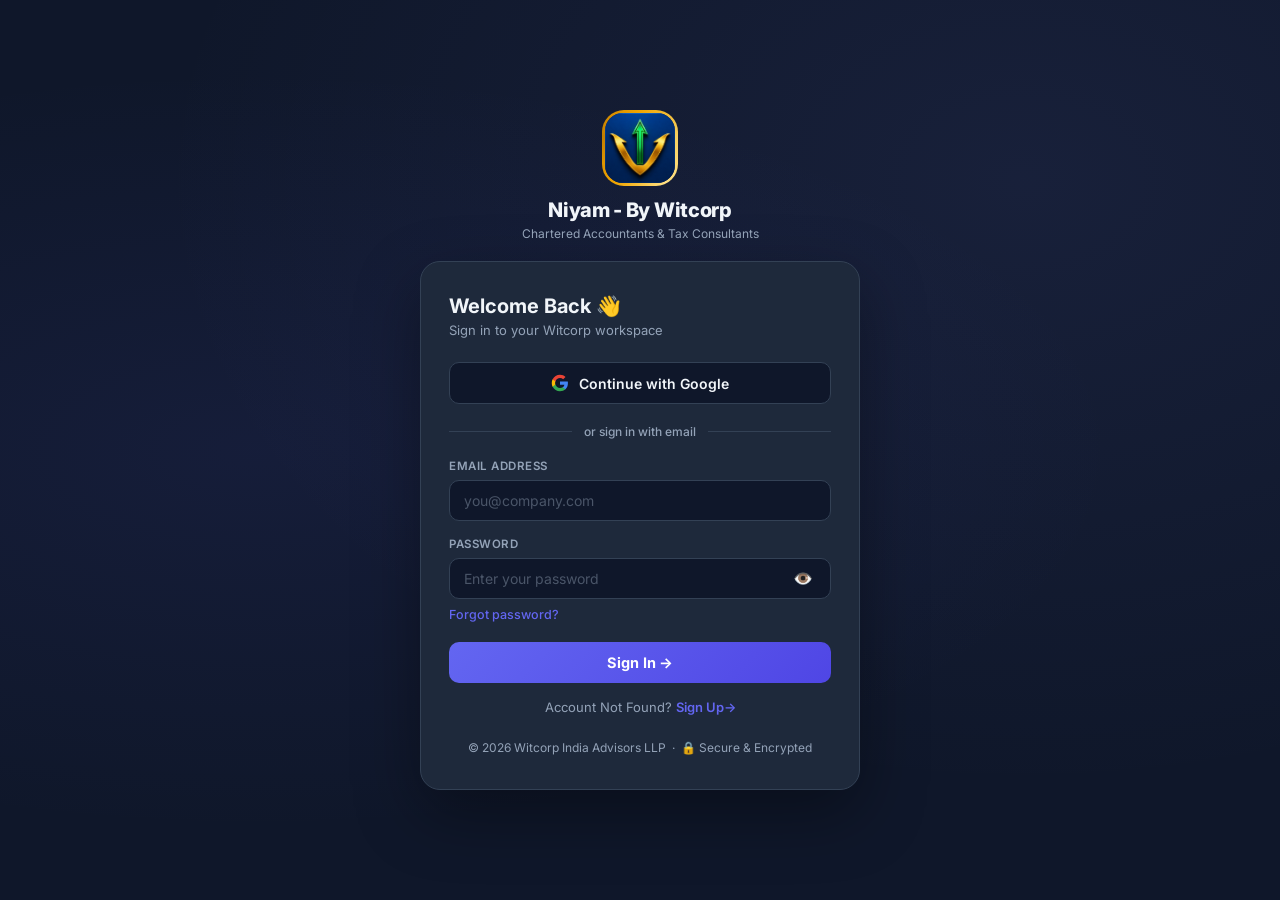
==== commit 88c04914: "Update login.html" ====
--- a/login.html
+++ b/login.html
@@ -296,7 +296,7 @@
       <button class="btn-primary" id="loginBtn" type="button" onclick="doLogin()">Sign In →</button>
       <div style="text-align:center;margin-top:16px;font-size:13px;color:#94a3b8">
   Account Not Found? 
-  <button onclick="showSection('sectionSignup')" style="background:none;border:none;color:#6366f1;cursor:pointer;font-weight:600;font-size:13px;font-family:Inter,sans-serif">Sign Up karo →</button>
+  <button onclick="showSection('sectionSignup')" style="background:none;border:none;color:#6366f1;cursor:pointer;font-weight:600;font-size:13px;font-family:Inter,sans-serif">Sign Up→</button>
 </div>
     </div>
 
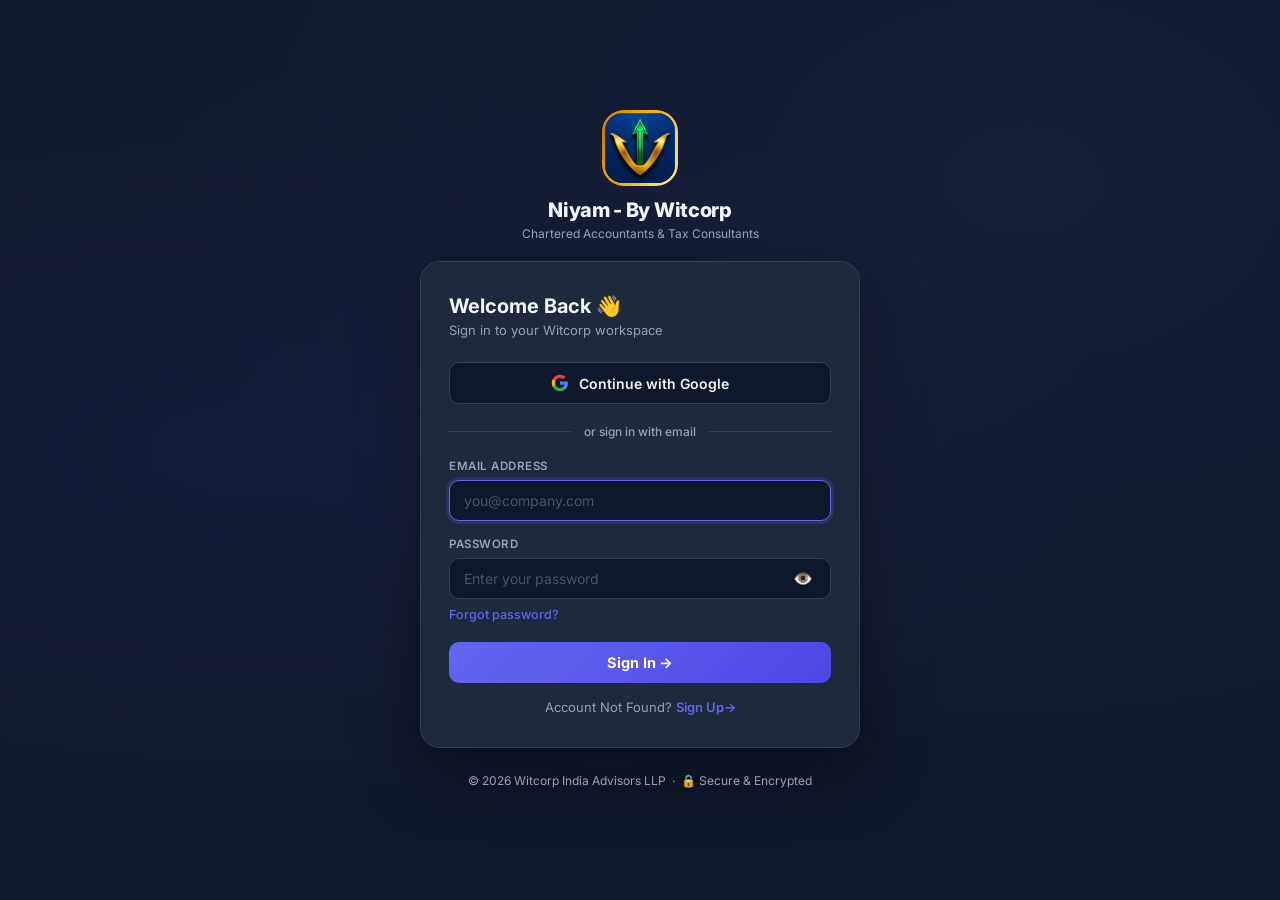
==== commit 71da4bb4: "Update login.html" ====
--- a/login.html
+++ b/login.html
@@ -344,9 +344,6 @@
       </div>
       <button class="btn-primary" id="signupBtn" type="button" onclick="doSignup()">Create Account →</button>
     </div>
-
-    <!-- ══ RESET PASSWORD ══ -->
-    <div class="auth-section" id="sectionReset">
 
     <!-- ══ RESET PASSWORD ══ -->
     <div class="auth-section" id="sectionReset">
@@ -757,10 +754,7 @@
   const el = document.getElementById(id);
   if (el) { el.textContent = msg; el.style.display = 'block'; }
 }
-
-// ===== INIT ON PAGE LOAD =====
-document.addEventListener('DOMContentLoaded', async () => {
-
+  
 // ===== INIT ON PAGE LOAD =====
 document.addEventListener('DOMContentLoaded', async () => {
  const params = new URLSearchParams(window.location.search);
